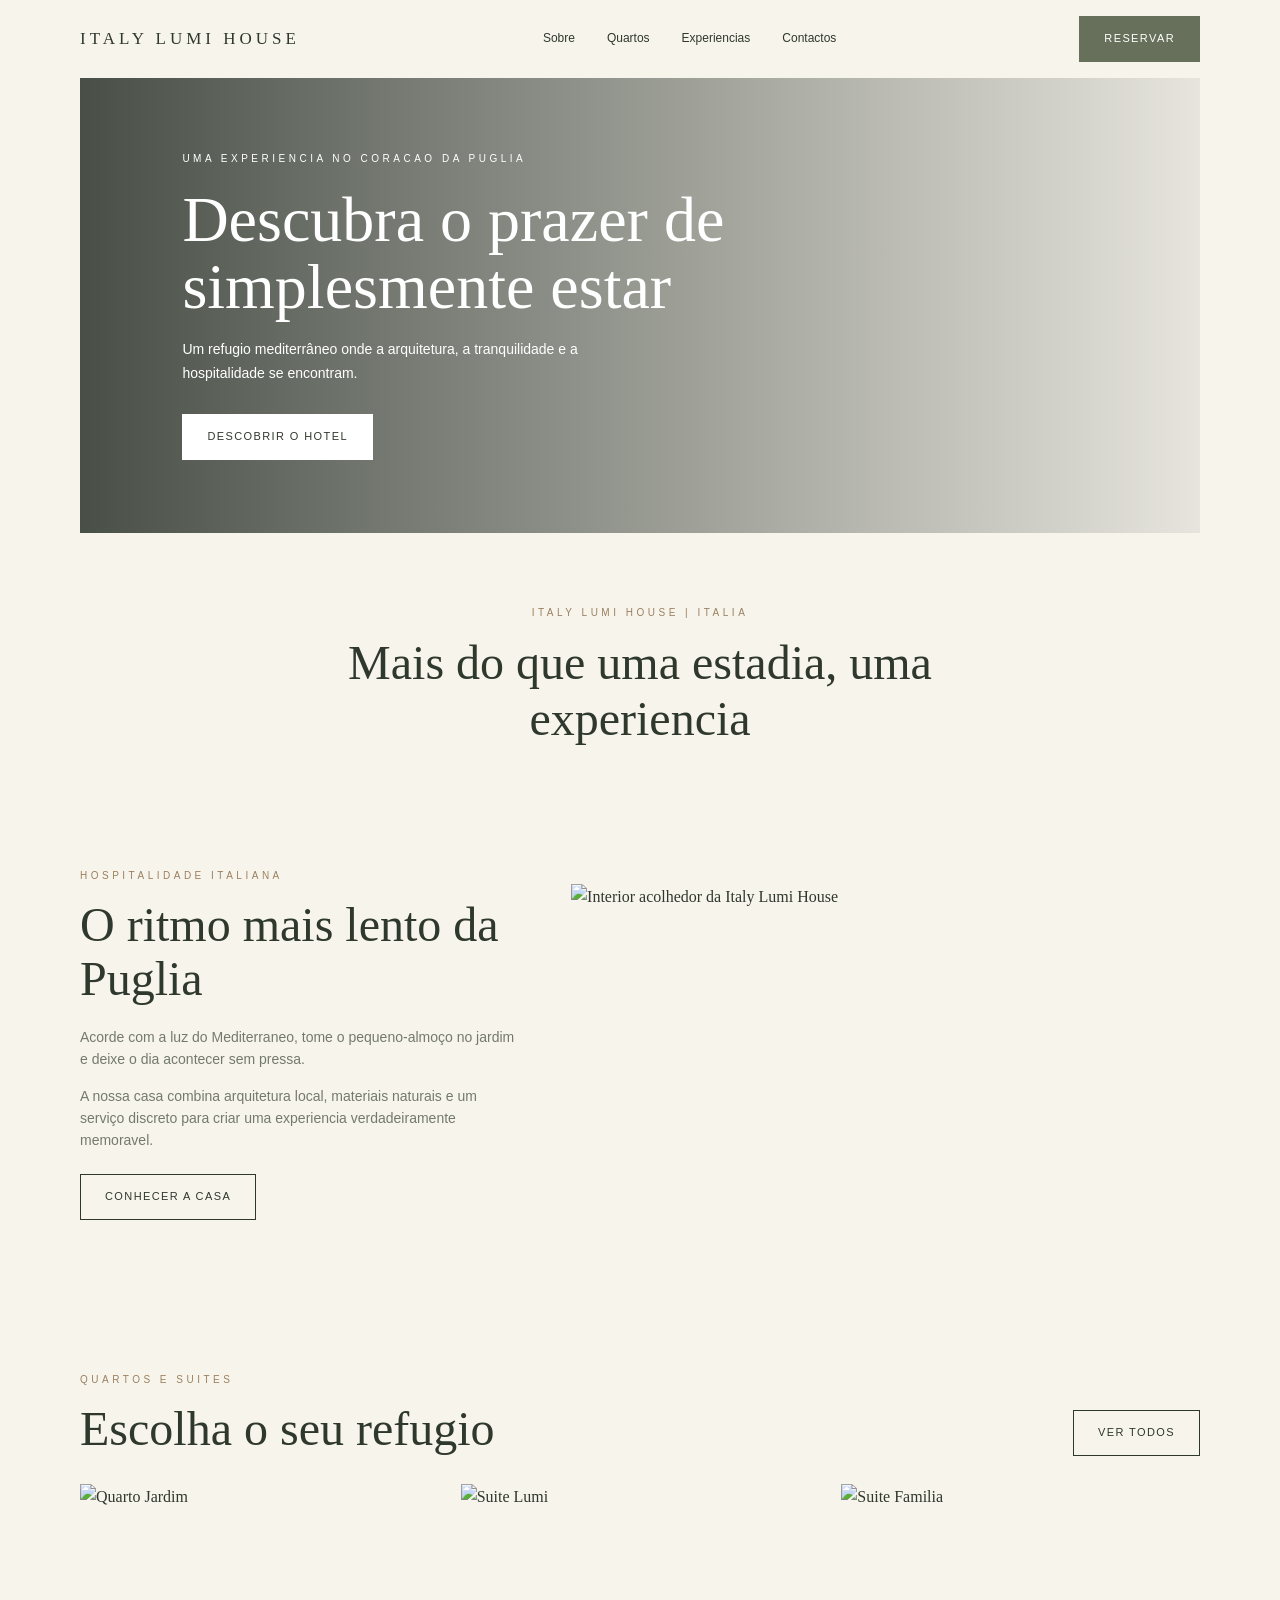
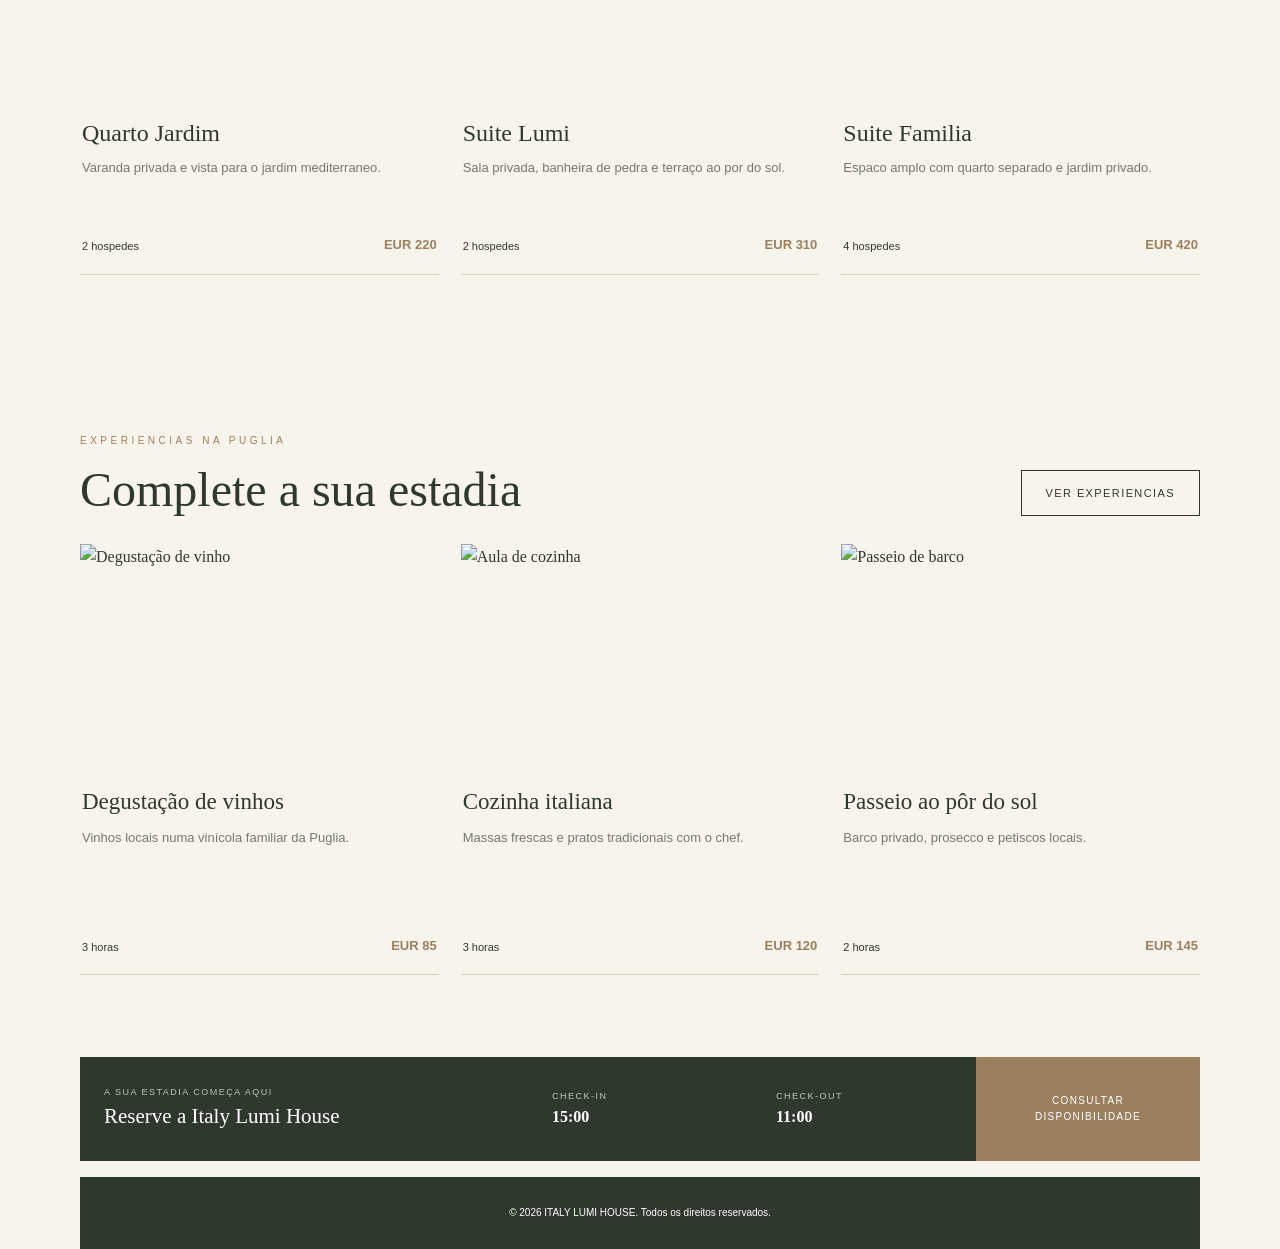
==== docs/index.html @ 0083500f "Prepare site for GitHub Pages docs source Co-authored-by: Copilot <223556219+Copilot@users.noreply.g" ====
<!DOCTYPE html>
<html lang="pt">
<head>
    <meta charset="UTF-8">
    <meta name="viewport" content="width=device-width, initial-scale=1.0">

    <title>ITALY LUMI HOUSE | Boutique Hotel</title>
    <link rel="stylesheet" href="style.css?v=5">
</head>
<body>
    <header>
        <nav class="navbar">
            <a href="index.html" class="logo">ITALY LUMI HOUSE</a>
            <div class="nav-links">
                <a href="sobre.html">Sobre</a>
                <a href="quartos.html">Quartos</a>
                <a href="atividades.html">Experiencias</a>
                <a href="contactos.html">Contactos</a>
            </div>
            <a href="#reservas" class="nav-button">Reservar</a>
        </nav>
    </header>
    <main>
        <section class="hero">
            <div class="hero-content">
                <p class="subtitle">UMA EXPERIENCIA NO CORACAO DA PUGLIA</p>
                <h1>Descubra o prazer de simplesmente estar</h1>

                <p class="description">Um refugio mediterrâneo onde a arquitetura, a tranquilidade e a hospitalidade se encontram.</p>

                <a href="#reservas" class="main-button">Descobrir o hotel</a>
            </div>
        </section>

        <section id="sobre" class="about">
            <p>ITALY LUMI HOUSE | ITALIA</p>
            <h2>Mais do que uma estadia, uma experiencia</h2>
        </section>

        <section class="content-section two-columns">
            <div>
                <p class="section-label">Hospitalidade italiana</p>
                <h2 class="section-title">O ritmo mais lento da Puglia</h2>
                <p class="body-copy">Acorde com a luz do Mediterraneo, tome o pequeno-almoço no jardim e deixe o dia acontecer sem pressa.</p>
                <p class="body-copy">A nossa casa combina arquitetura local, materiais naturais e um serviço discreto para criar uma experiencia verdadeiramente memoravel.</p>
                <a href="sobre.html" class="outline-button">Conhecer a casa</a>
            </div>
            <img class="feature-image" src="https://images.unsplash.com/photo-1600566753086-00f18fb6b3ea" alt="Interior acolhedor da Italy Lumi House">
        </section>

        <section id="quartos" class="rooms-preview">
            <div class="section-heading">
                <div>
                    <p class="section-label">Quartos e suites</p>
                    <h2 class="section-title">Escolha o seu refugio</h2>
                </div>
                <a href="quartos.html" class="outline-button">Ver todos</a>
            </div>
            <div class="rooms-grid">
                <article class="room-card">
                    <img class="room-image" src="https://images.unsplash.com/photo-1615874694520-474822394e73" alt="Quarto Jardim">
                    <div class="room-details">
                        <h2>Quarto Jardim</h2>
                        <p>Varanda privada e vista para o jardim mediterraneo.</p>
                        <div class="room-meta"><span>2 hospedes</span><strong>EUR 220</strong></div>
                    </div>
                </article>
                <article class="room-card">
                    <img class="room-image" src="https://images.unsplash.com/photo-1616486338812-3dadae4b4ace" alt="Suite Lumi">
                    <div class="room-details">
                        <h2>Suite Lumi</h2>
                        <p>Sala privada, banheira de pedra e terraço ao por do sol.</p>
                        <div class="room-meta"><span>2 hospedes</span><strong>EUR 310</strong></div>
                    </div>
                </article>
                <article class="room-card">
                    <img class="room-image" src="https://images.unsplash.com/photo-1600607688969-a5bfcd646154" alt="Suite Familia">
                    <div class="room-details">
                        <h2>Suite Familia</h2>
                        <p>Espaco amplo com quarto separado e jardim privado.</p>
                        <div class="room-meta"><span>4 hospedes</span><strong>EUR 420</strong></div>
                    </div>
                </article>
            </div>
        </section>

        <section class="rooms-preview">
            <div class="section-heading">
                <div>
                    <p class="section-label">Experiencias na Puglia</p>
                    <h2 class="section-title">Complete a sua estadia</h2>
                </div>
                <a href="atividades.html" class="outline-button">Ver experiencias</a>
            </div>
            <div class="activity-grid">
                <article class="activity-card">
                    <img src="https://images.unsplash.com/photo-1506377247377-2a5b3b417ebb" alt="Degustação de vinho">
                    <div class="activity-details">
                        <h2>Degustação de vinhos</h2>
                        <p>Vinhos locais numa vinícola familiar da Puglia.</p>
                        <div class="activity-meta"><span>3 horas</span><strong>EUR 85</strong></div>
                    </div>
                </article>
                <article class="activity-card">
                    <img src="https://images.unsplash.com/photo-1556910103-1c02745aae4d" alt="Aula de cozinha">
                    <div class="activity-details">
                        <h2>Cozinha italiana</h2>
                        <p>Massas frescas e pratos tradicionais com o chef.</p>
                        <div class="activity-meta"><span>3 horas</span><strong>EUR 120</strong></div>
                    </div>
                </article>
                <article class="activity-card">
                    <img src="https://images.unsplash.com/photo-1544551763-46a013bb70d5" alt="Passeio de barco">
                    <div class="activity-details">
                        <h2>Passeio ao pôr do sol</h2>
                        <p>Barco privado, prosecco e petiscos locais.</p>
                        <div class="activity-meta"><span>2 horas</span><strong>EUR 145</strong></div>
                    </div>
                </article>
            </div>
        </section>

        <section id="reservas" class="booking-strip">
            <div class="booking-copy">
                <span>A sua estadia começa aqui</span>
                <strong>Reserve a Italy Lumi House</strong>
            </div>
            <div class="booking-item"><span>Check-in</span><strong>15:00</strong></div>
            <div class="booking-item"><span>Check-out</span><strong>11:00</strong></div>
            <a href="contactos.html">Consultar disponibilidade</a>
        </section>
    </main>

    <footer>
        <p>&copy; 2026 ITALY LUMI HOUSE. Todos os direitos reservados.</p>
    </footer>
    <script src="script.js"></script>
</body>
</html>
---- docs/style.css ----
* {
    margin: 0;
    padding: 0;
    box-sizing: border-box;
}

:root {
    --paper: #f7f4ec;
    --ivory: #efeadf;
    --ink: #2f382d;
    --olive: #66705a;
    --gold: #9b8060;
    --muted: #74796e;
    --line: #ddd5c4;
}

html {
    scroll-behavior: smooth;
}

body {
    min-width: 320px;
    background: var(--paper);
    color: var(--ink);
    font-family: Georgia, "Times New Roman", serif;
    line-height: 1.6;
}

img {
    display: block;
    max-width: 100%;
}

a {
    color: inherit;
}

.navbar {
    width: min(1120px, calc(100% - 48px));
    height: 78px;
    margin: 0 auto;
    display: flex;
    align-items: center;
    justify-content: space-between;
}

.logo {
    text-decoration: none;
    font-size: 17px;
    letter-spacing: 4px;
    white-space: nowrap;
}

.nav-links {
    display: flex;
    gap: 32px;
}

.nav-links a {
    position: relative;
    padding: 8px 0;
    text-decoration: none;
    font-family: Arial, sans-serif;
    font-size: 12px;
}

.nav-links a::after {
    content: "";
    position: absolute;
    right: 0;
    bottom: 2px;
    left: 0;
    height: 1px;
    background: var(--gold);
    transform: scaleX(0);
    transition: transform 0.25s ease;
}

.nav-links a:hover::after,
.nav-links a.active::after {
    transform: scaleX(1);
}

.nav-button,
.main-button,
.outline-button {
    display: inline-flex;
    min-height: 46px;
    align-items: center;
    justify-content: center;
    padding: 11px 24px;
    border: 1px solid var(--ink);
    text-decoration: none;
    font-family: Arial, sans-serif;
    font-size: 11px;
    letter-spacing: 1.4px;
    text-transform: uppercase;
    transition: 0.25s ease;
}

.nav-button,
.main-button {
    border-color: var(--olive);
    background: var(--olive);
    color: white;
}

.nav-button:hover,
.main-button:hover {
    background: var(--ink);
}

.outline-button {
    margin-top: 8px;
    background: transparent;
}

.outline-button:hover {
    background: var(--ink);
    color: white;
}

.hero,
.page-hero {
    position: relative;
    width: min(1120px, calc(100% - 48px));
    margin: 0 auto;
    overflow: hidden;
}

.hero {
    min-height: 455px;
    display: flex;
    align-items: center;
    padding: 64px 8%;
    background:
        linear-gradient(90deg, rgba(34, 43, 35, 0.82), rgba(34, 43, 35, 0.08)),
        url("https://images.unsplash.com/photo-1600607687939-ce8a6c25118c?auto=format&fit=crop&w=1800&q=85") center 55%/cover no-repeat;
    color: white;
}

.hero-content {
    max-width: 560px;
}

.subtitle,
.page-hero p,
.section-label {
    font-family: Arial, sans-serif;
    font-size: 10px;
    letter-spacing: 3.5px;
    text-transform: uppercase;
}

.subtitle {
    margin-bottom: 20px;
}

.hero h1 {
    max-width: 560px;
    margin-bottom: 18px;
    font-size: clamp(42px, 5vw, 64px);
    font-weight: normal;
    line-height: 1.04;
}

.description {
    max-width: 430px;
    margin-bottom: 28px;
    font-family: Arial, sans-serif;
    font-size: 14px;
    line-height: 1.7;
}

.hero .main-button {
    border-color: white;
    background: white;
    color: var(--ink);
}

.hero .main-button:hover {
    border-color: var(--ivory);
    background: var(--ivory);
}

.page-hero {
    min-height: 300px;
    display: flex;
    align-items: flex-end;
    padding: 48px 7%;
    background:
        linear-gradient(90deg, rgba(34, 43, 35, 0.78), rgba(34, 43, 35, 0.05)),
        var(--page-image) center/cover no-repeat;
    color: white;
}

.page-hero p {
    margin-bottom: 10px;
}

.page-hero h1 {
    max-width: 620px;
    font-size: clamp(40px, 5vw, 58px);
    font-weight: normal;
    line-height: 1.08;
}

.content-section,
.about,
.rooms-preview {
    width: min(1120px, calc(100% - 48px));
    margin: 0 auto;
}

.content-section {
    padding: 76px 0;
}

.about {
    max-width: 760px;
    padding: 72px 24px 46px;
    text-align: center;
}

.about p {
    margin-bottom: 14px;
    color: var(--gold);
    font-family: Arial, sans-serif;
    font-size: 10px;
    letter-spacing: 3.5px;
}

.about h2 {
    font-size: clamp(34px, 4vw, 48px);
    font-weight: normal;
    line-height: 1.16;
}

.two-columns {
    display: grid;
    grid-template-columns: 0.82fr 1.18fr;
    gap: 54px;
    align-items: center;
}

.section-label {
    margin-bottom: 14px;
    color: var(--gold);
}

.section-title {
    margin-bottom: 20px;
    font-size: clamp(34px, 4vw, 48px);
    font-weight: normal;
    line-height: 1.12;
}

.body-copy {
    margin-bottom: 14px;
    color: var(--muted);
    font-family: Arial, sans-serif;
    font-size: 14px;
}

.feature-image {
    width: 100%;
    height: 320px;
    object-fit: cover;
}

.values {
    display: grid;
    grid-template-columns: repeat(3, 1fr);
    border-top: 1px solid var(--line);
    border-bottom: 1px solid var(--line);
}

.value {
    padding: 34px 28px;
}

.value + .value {
    border-left: 1px solid var(--line);
}

.value h3 {
    margin-bottom: 8px;
    font-size: 21px;
    font-weight: normal;
}

.value p {
    color: var(--muted);
    font-family: Arial, sans-serif;
    font-size: 13px;
}

.rooms-preview {
    padding: 76px 0 82px;
}

.section-heading {
    display: flex;
    align-items: flex-end;
    justify-content: space-between;
    margin-bottom: 28px;
}

.section-heading .section-title {
    margin: 0;
}

.rooms-grid {
    display: grid;
    grid-template-columns: repeat(3, minmax(0, 1fr));
    gap: 22px;
}

.room-card {
    border-bottom: 1px solid var(--line);
}

.room-image {
    width: 100%;
    height: 210px;
    object-fit: cover;
}

.room-details {
    min-height: 180px;
    display: flex;
    flex-direction: column;
    padding: 20px 2px 18px;
}

.room-details h2 {
    margin-bottom: 6px;
    font-size: 24px;
    font-weight: normal;
}

.room-details p {
    color: var(--muted);
    font-family: Arial, sans-serif;
    font-size: 13px;
}

.room-meta {
    display: flex;
    align-items: flex-end;
    justify-content: space-between;
    margin-top: auto;
    padding-top: 14px;
    font-family: Arial, sans-serif;
    font-size: 11px;
}

.room-meta strong {
    color: var(--gold);
    font-size: 13px;
}

.activity-grid {
    display: grid;
    grid-template-columns: repeat(3, minmax(0, 1fr));
    gap: 22px;
}

.activity-card {
    border-bottom: 1px solid var(--line);
}

.activity-card img {
    width: 100%;
    height: 220px;
    object-fit: cover;
}

.activity-details {
    min-height: 210px;
    display: flex;
    flex-direction: column;
    padding: 20px 2px 18px;
}

.activity-details h2 {
    margin-bottom: 7px;
    font-size: 23px;
    font-weight: normal;
}

.activity-details p {
    color: var(--muted);
    font-family: Arial, sans-serif;
    font-size: 13px;
}

.activity-meta {
    display: flex;
    align-items: end;
    justify-content: space-between;
    margin-top: auto;
    padding-top: 16px;
    font-family: Arial, sans-serif;
    font-size: 11px;
}

.activity-meta strong {
    color: var(--gold);
    font-size: 13px;
}

.booking-strip {
    width: min(1120px, calc(100% - 48px));
    min-height: 104px;
    margin: 0 auto 16px;
    display: grid;
    grid-template-columns: 1.4fr repeat(3, 0.7fr);
    background: var(--ink);
    color: white;
}

.booking-copy,
.booking-item,
.booking-strip a {
    display: flex;
    min-height: 104px;
    flex-direction: column;
    justify-content: center;
    padding: 18px 24px;
}

.booking-copy strong {
    font-size: 21px;
    font-weight: normal;
}

.booking-copy span,
.booking-item span {
    font-family: Arial, sans-serif;
    font-size: 9px;
    letter-spacing: 1.5px;
    text-transform: uppercase;
    opacity: 0.7;
}

.booking-strip a {
    align-items: center;
    background: var(--gold);
    text-decoration: none;
    font-family: Arial, sans-serif;
    font-size: 10px;
    letter-spacing: 1.3px;
    text-align: center;
    text-transform: uppercase;
}

.contact-layout {
    display: grid;
    grid-template-columns: 0.72fr 1.28fr;
    gap: 64px;
}

.contact-list {
    list-style: none;
    margin-top: 24px;
}

.contact-list li {
    padding: 14px 0;
    border-bottom: 1px solid var(--line);
}

.contact-list strong {
    display: block;
    margin-bottom: 3px;
    font-family: Arial, sans-serif;
    font-size: 9px;
    letter-spacing: 1.8px;
    text-transform: uppercase;
}

.contact-list span,
.contact-list a {
    color: var(--muted);
    text-decoration: none;
}

.contact-form {
    display: grid;
    grid-template-columns: 1fr 1fr;
    gap: 16px;
}

.form-group {
    display: flex;
    flex-direction: column;
    gap: 7px;
}

.form-group.full {
    grid-column: 1 / -1;
}

.form-group label {
    font-family: Arial, sans-serif;
    font-size: 9px;
    letter-spacing: 1.2px;
    text-transform: uppercase;
}

.form-group input,
.form-group textarea,
.form-group select {
    width: 100%;
    min-height: 46px;
    padding: 12px;
    border: 1px solid #cfc6b3;
    background: transparent;
    color: var(--ink);
    font-family: Arial, sans-serif;
}

.form-group textarea {
    min-height: 130px;
    resize: vertical;
}

.contact-form button {
    min-width: 170px;
    justify-self: start;
    border: 0;
}

.estimate-box {
    margin-top: 4px;
    padding: 22px 24px;
    border: 1px solid var(--line);
    background: var(--ivory);
    font-family: Arial, sans-serif;
    font-size: 13px;
}

.estimate-grid {
    display: grid;
    grid-template-columns: repeat(2, minmax(0, 1fr));
    gap: 12px 24px;
}

.estimate-row {
    display: flex;
    justify-content: space-between;
    gap: 12px;
}

.estimate-row strong {
    color: var(--ink);
}

.estimate-total {
    grid-column: 1 / -1;
    margin-top: 4px;
    padding-top: 14px;
    border-top: 1px solid #cfc6b3;
    font-family: Georgia, serif;
    font-size: 20px;
}

.availability-status {
    color: #68745d;
}

.availability-status.limited {
    color: #9b8060;
}

.availability-status.unavailable {
    color: #a34f43;
}

footer {
    width: min(1120px, calc(100% - 48px));
    margin: 0 auto;
    padding: 28px;
    background: var(--ink);
    color: white;
    text-align: center;
    font-family: Arial, sans-serif;
    font-size: 10px;
}

@media (max-width: 900px) {
    .navbar,
    .hero,
    .page-hero,
    .content-section,
    .about,
    .rooms-preview,
    .booking-strip,
    footer {
        width: calc(100% - 32px);
    }

    .navbar {
        height: auto;
        min-height: 88px;
        flex-wrap: wrap;
        gap: 12px;
        padding: 16px 0;
    }

    .nav-links {
        order: 3;
        width: 100%;
        justify-content: center;
    }

    .hero {
        min-height: 430px;
        padding: 48px 7%;
    }

    .two-columns,
    .contact-layout {
        grid-template-columns: 1fr;
        gap: 34px;
    }

    .rooms-grid {
        grid-template-columns: repeat(2, minmax(0, 1fr));
    }

    .activity-grid {
        grid-template-columns: repeat(2, minmax(0, 1fr));
    }

    .booking-strip {
        grid-template-columns: 1fr 1fr;
    }

    .booking-copy {
        grid-column: 1 / -1;
    }
}

@media (max-width: 600px) {
    .navbar,
    .hero,
    .page-hero,
    .content-section,
    .about,
    .rooms-preview,
    .booking-strip,
    footer {
        width: calc(100% - 20px);
    }

    .logo {
        max-width: 210px;
        font-size: 13px;
        letter-spacing: 2.5px;
    }

    .nav-links {
        gap: 18px;
    }

    .nav-links a {
        font-size: 11px;
    }

    .nav-button {
        min-height: 40px;
        padding: 8px 12px;
        font-size: 9px;
}

    .hero {
        min-height: 410px;
        padding: 42px 24px;
    }

    .hero h1 {
        font-size: 40px;
    }

    .page-hero {
        min-height: 260px;
        padding: 36px 24px;
    }

    .page-hero h1 {
        font-size: 38px;
    }

    .content-section,
    .rooms-preview {
        padding: 58px 0;
    }

    .feature-image,
    .room-image {
        height: 260px;
    }

    .values,
    .rooms-grid,
    .activity-grid,
    .contact-form,
    .booking-strip {
        grid-template-columns: 1fr;
    }

    .value + .value {
        border-top: 1px solid var(--line);
        border-left: none;
    }

    .section-heading {
        align-items: flex-start;
        flex-direction: column;
        gap: 16px;
    }

    .form-group.full {
        grid-column: auto;
    }

    .estimate-grid {
        grid-template-columns: 1fr;
    }

    .booking-copy {
        grid-column: auto;
    }

    .booking-copy,
    .booking-item,
    .booking-strip a {
        min-height: 82px;
    }
}
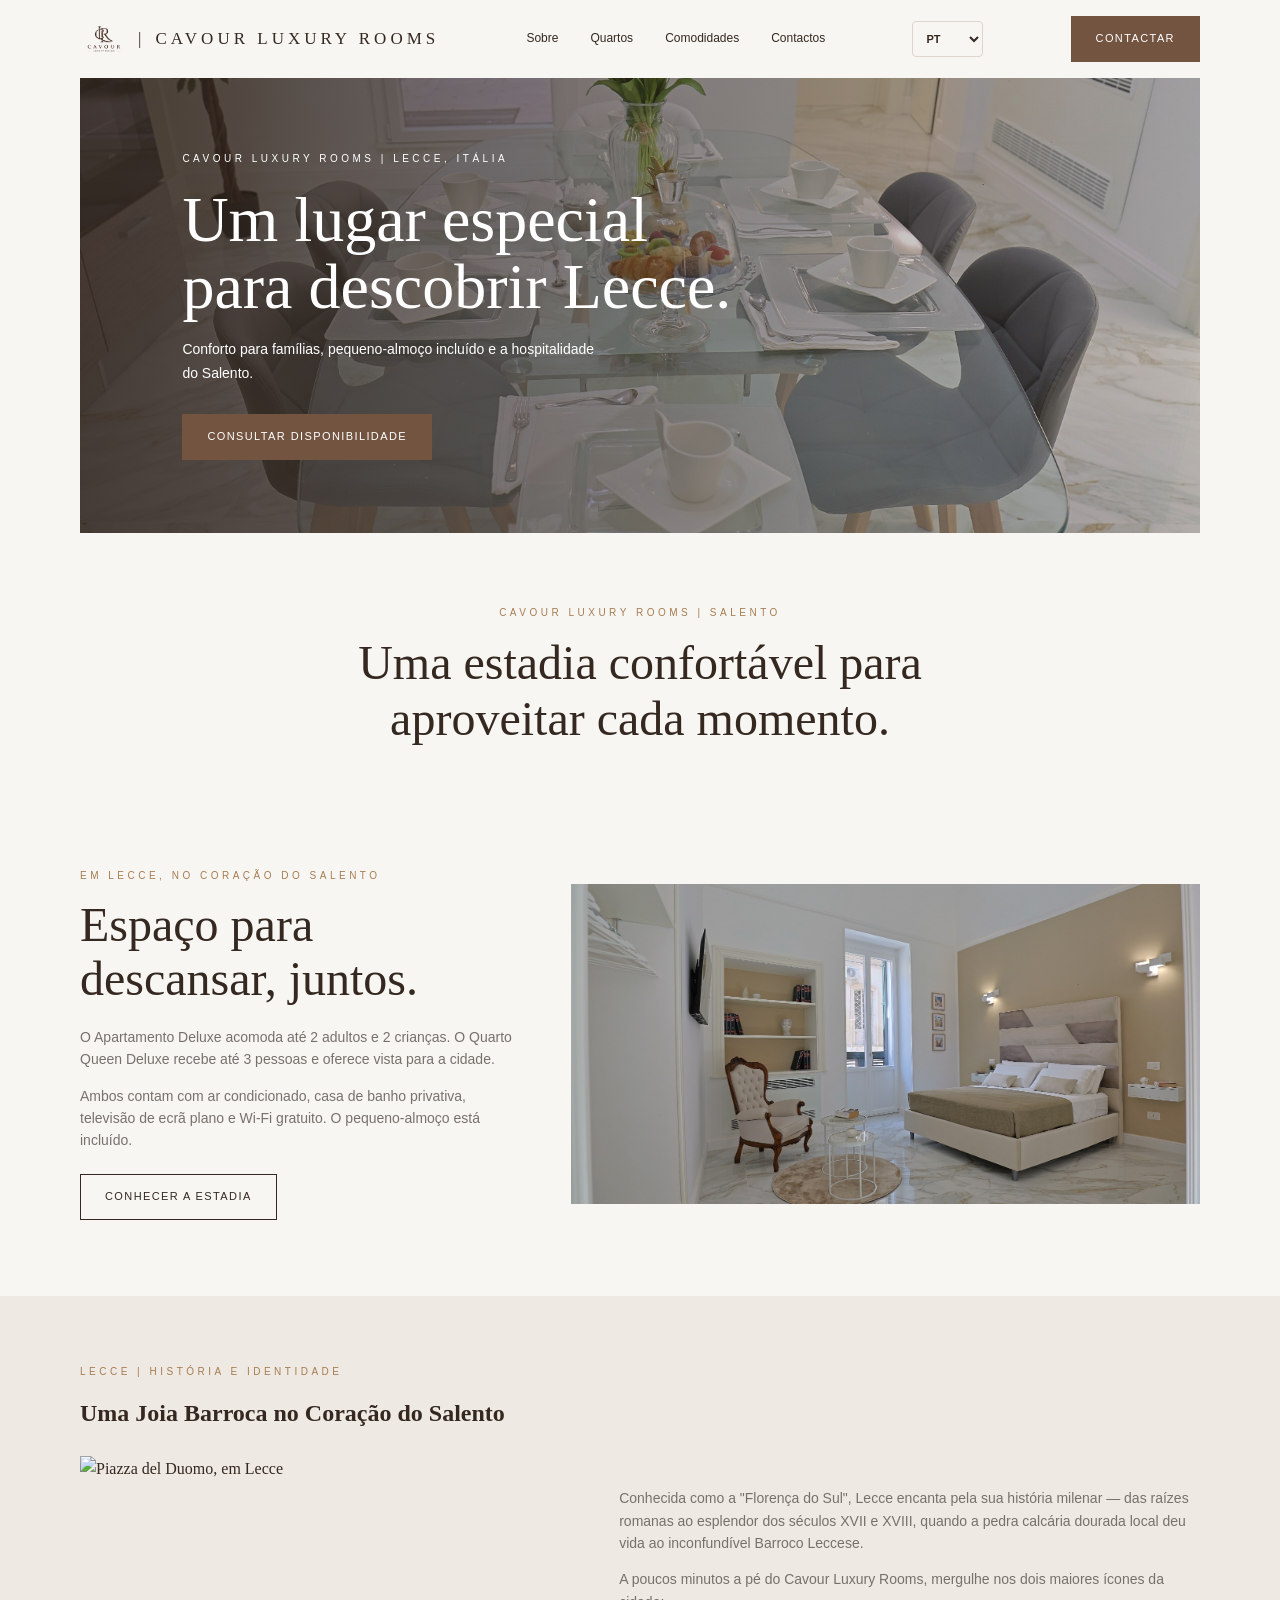
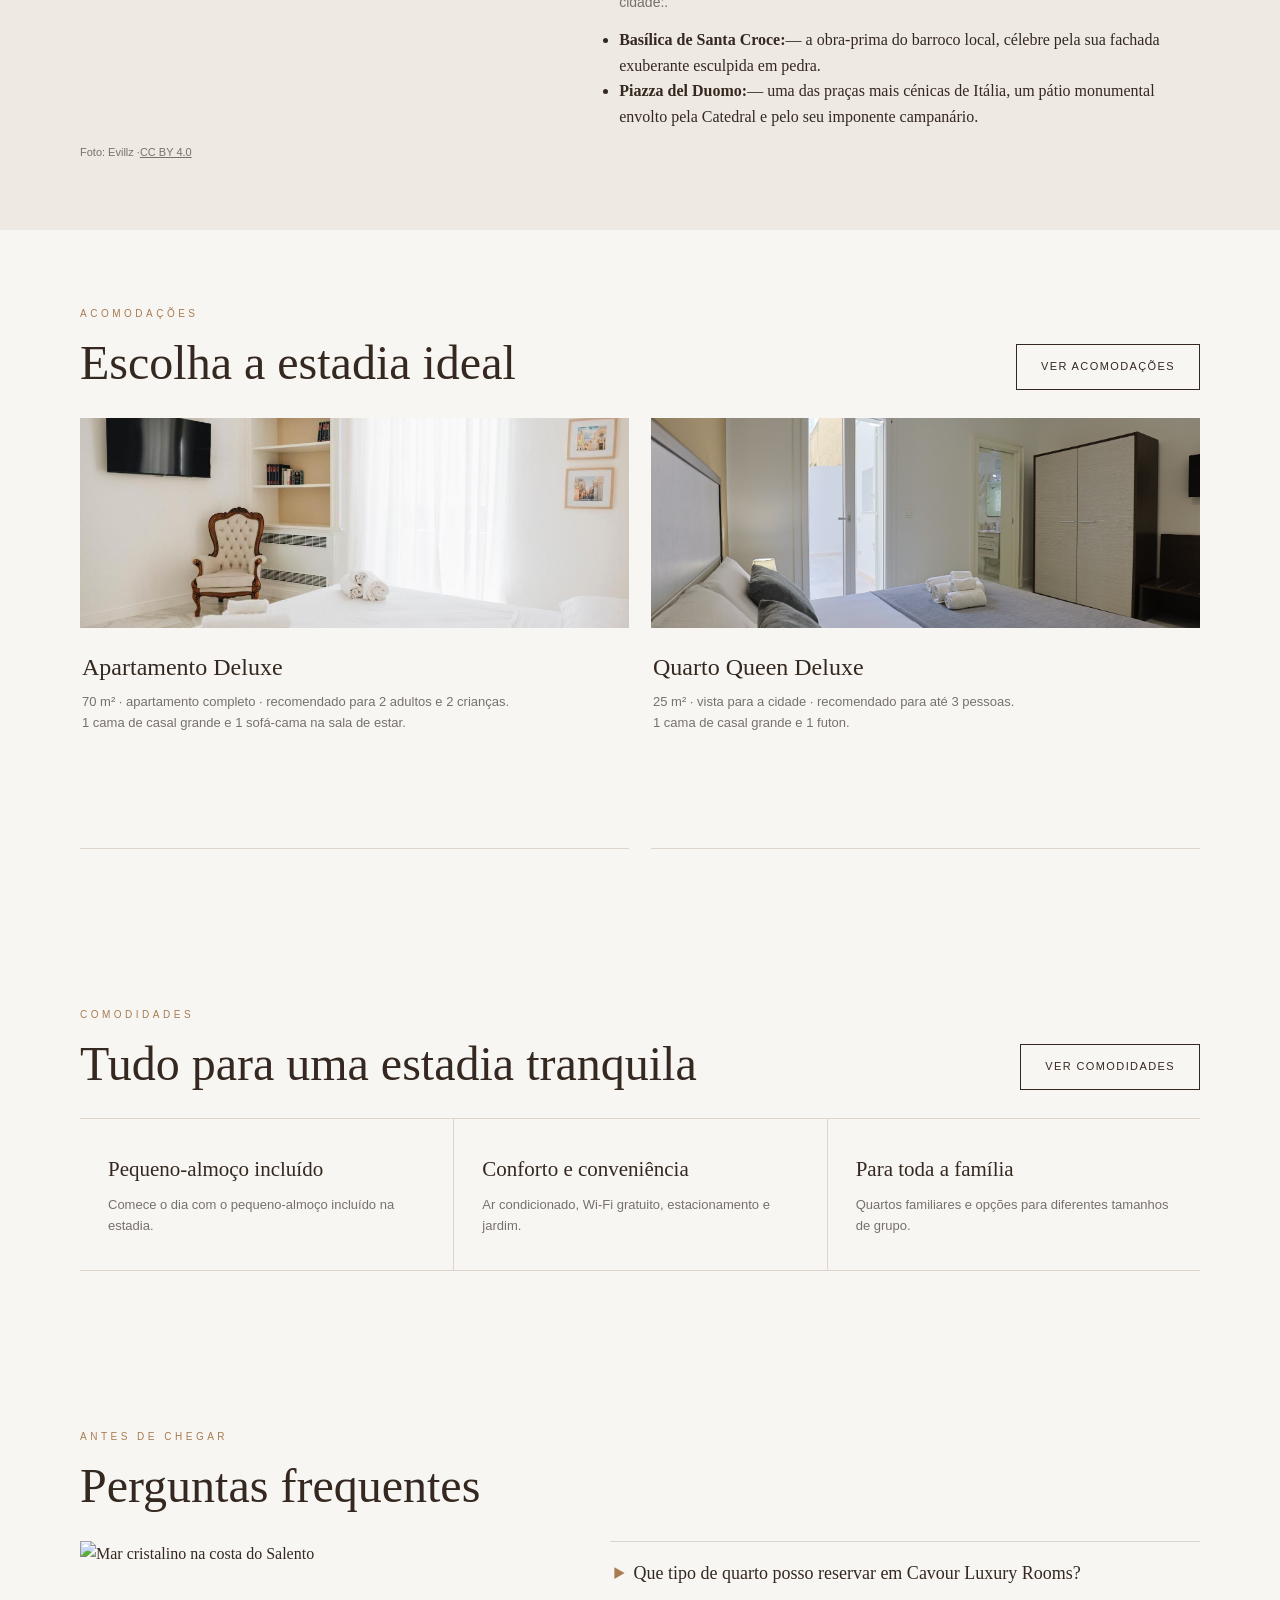
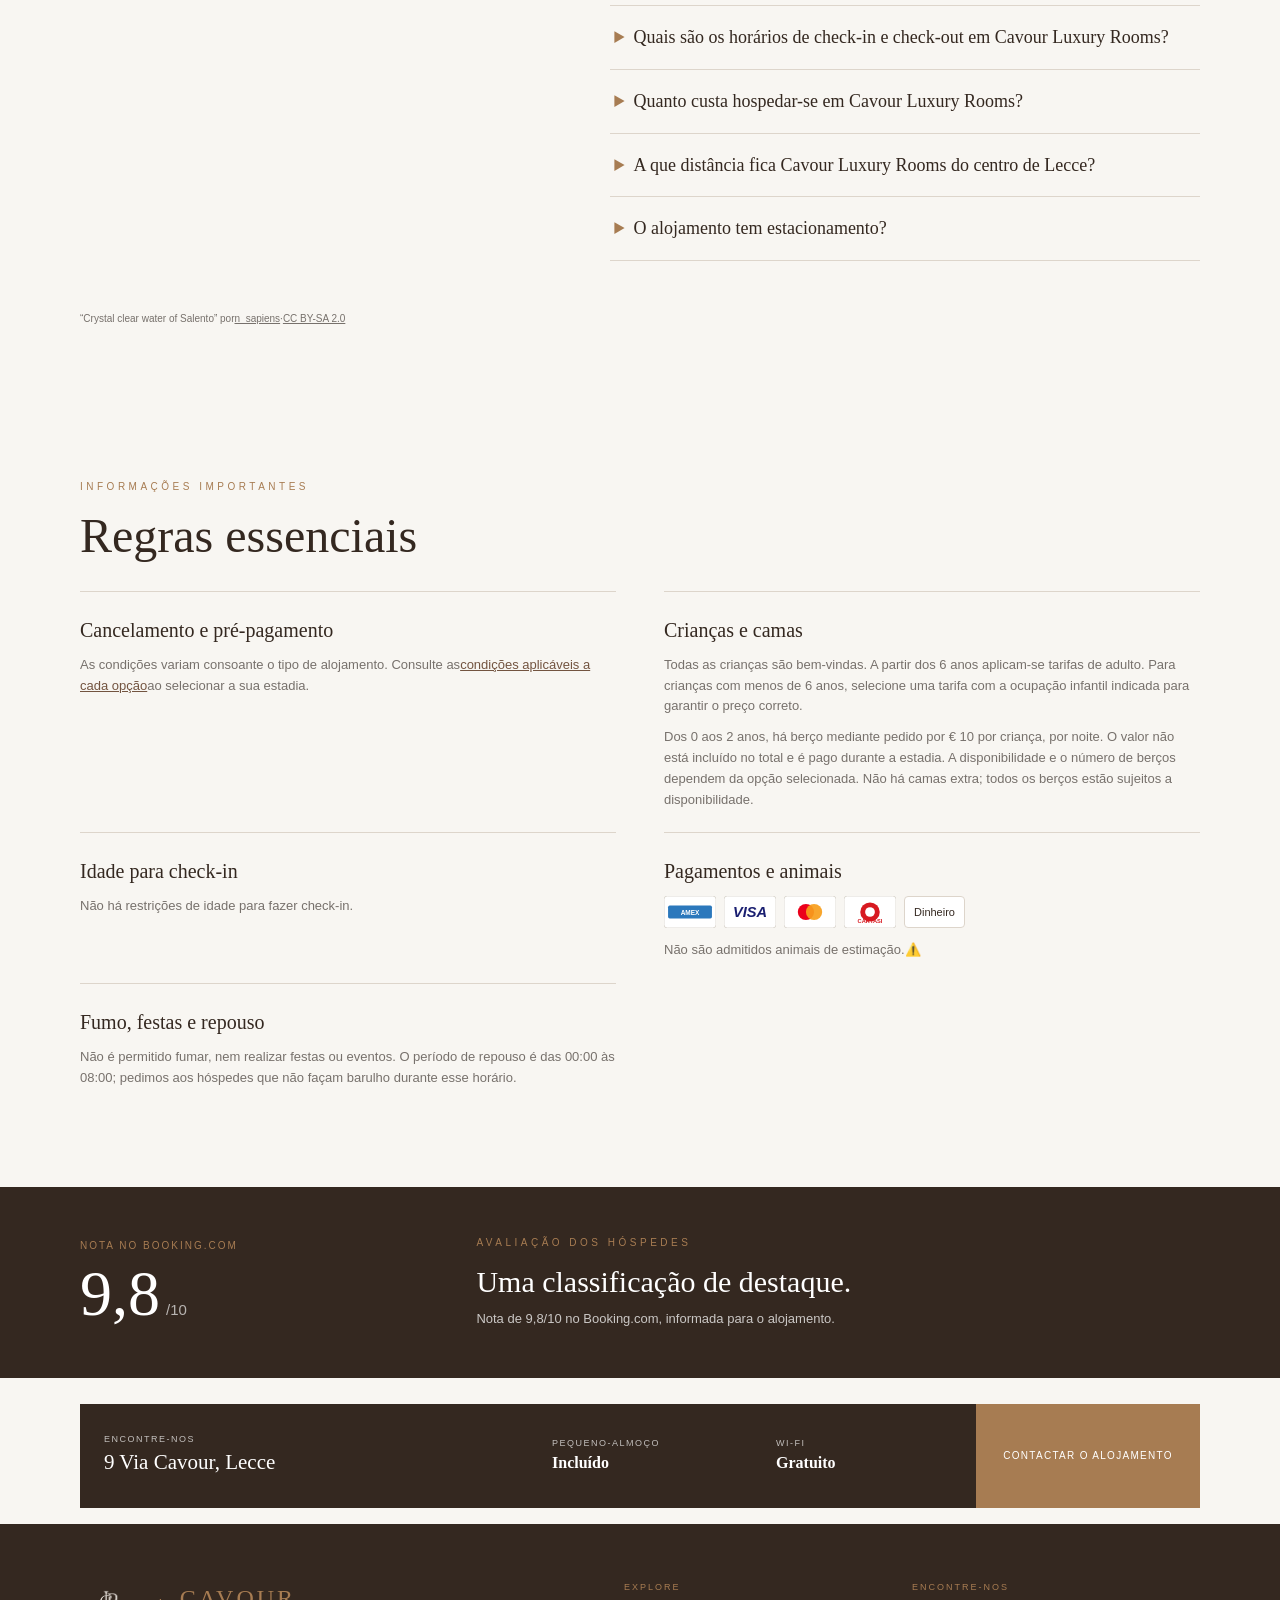
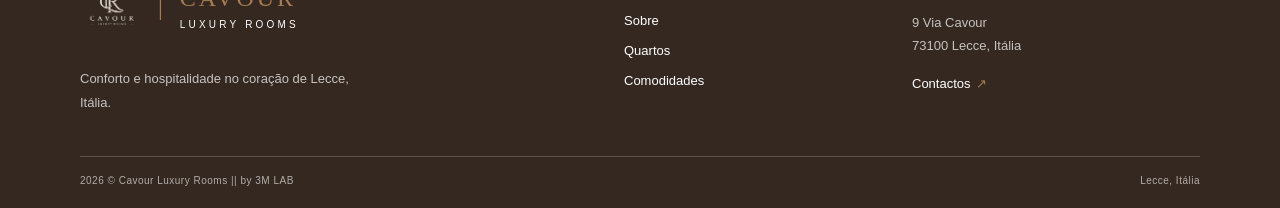
==== commit 85c2eb48: "Publish Cavour Luxury Rooms website updates Co-authored-by: Copilot <223556219+Copilot@users.noreply" ====
--- a/docs/index.html
+++ b/docs/index.html
@@ -3,137 +3,272 @@
 <head>
     <meta charset="UTF-8">
     <meta name="viewport" content="width=device-width, initial-scale=1.0">
-
-    <title>ITALY LUMI HOUSE | Boutique Hotel</title>
-    <link rel="stylesheet" href="style.css?v=5">
+    <link rel="icon" type="image/png" href="assets/images/logos/logo-03.png">
+
+    <title>Cavour Luxury Rooms | Lecce</title>
+    <link rel="stylesheet" href="style.css?v=13">
 </head>
 <body>
     <header>
         <nav class="navbar">
-            <a href="index.html" class="logo">ITALY LUMI HOUSE</a>
+            <a href="index.html" class="logo">
+                <img class="brand-image optional-brand-image" src="assets/images/logos/logo-02.png" alt="" hidden>
+                <span class="brand-divider" aria-hidden="true">|</span>
+                <span class="brand-fallback">CAVOUR LUXURY ROOMS</span>
+            </a>
             <div class="nav-links">
                 <a href="sobre.html">Sobre</a>
                 <a href="quartos.html">Quartos</a>
-                <a href="atividades.html">Experiencias</a>
+                <a href="atividades.html">Comodidades</a>
                 <a href="contactos.html">Contactos</a>
             </div>
-            <a href="#reservas" class="nav-button">Reservar</a>
+            <div class="language-picker">
+                <label for="language-select" class="visually-hidden">Idioma</label>
+                <select id="language-select" aria-label="Selecionar idioma">
+                    <option value="pt">PT</option>
+                    <option value="it">IT</option>
+                    <option value="en">EN</option>
+                    <option value="es">ES</option>
+                </select>
+            </div>
+            <a href="contactos.html#contact-details" class="nav-button">Contactar</a>
         </nav>
     </header>
     <main>
         <section class="hero">
             <div class="hero-content">
-                <p class="subtitle">UMA EXPERIENCIA NO CORACAO DA PUGLIA</p>
-                <h1>Descubra o prazer de simplesmente estar</h1>
-
-                <p class="description">Um refugio mediterrâneo onde a arquitetura, a tranquilidade e a hospitalidade se encontram.</p>
-
-                <a href="#reservas" class="main-button">Descobrir o hotel</a>
+                <p class="subtitle">CAVOUR LUXURY ROOMS | LECCE, ITÁLIA</p>
+                <h1>Um lugar especial para descobrir Lecce.</h1>
+
+                <p class="description">Conforto para famílias, pequeno-almoço incluído e a hospitalidade do Salento.</p>
+
+                <a href="contactos.html#contact-details" class="main-button">Consultar disponibilidade</a>
             </div>
         </section>
 
         <section id="sobre" class="about">
-            <p>ITALY LUMI HOUSE | ITALIA</p>
-            <h2>Mais do que uma estadia, uma experiencia</h2>
+            <p>CAVOUR LUXURY ROOMS | SALENTO</p>
+            <h2>Uma estadia confortável para aproveitar cada momento.</h2>
         </section>
 
         <section class="content-section two-columns">
             <div>
-                <p class="section-label">Hospitalidade italiana</p>
-                <h2 class="section-title">O ritmo mais lento da Puglia</h2>
-                <p class="body-copy">Acorde com a luz do Mediterraneo, tome o pequeno-almoço no jardim e deixe o dia acontecer sem pressa.</p>
-                <p class="body-copy">A nossa casa combina arquitetura local, materiais naturais e um serviço discreto para criar uma experiencia verdadeiramente memoravel.</p>
-                <a href="sobre.html" class="outline-button">Conhecer a casa</a>
-            </div>
-            <img class="feature-image" src="https://images.unsplash.com/photo-1600566753086-00f18fb6b3ea" alt="Interior acolhedor da Italy Lumi House">
+                <p class="section-label">Em Lecce, no coração do Salento</p>
+                <h2 class="section-title">Espaço para descansar, juntos.</h2>
+                <p class="body-copy">O Apartamento Deluxe acomoda até 2 adultos e 2 crianças. O Quarto Queen Deluxe recebe até 3 pessoas e oferece vista para a cidade.</p>
+                <p class="body-copy">Ambos contam com ar condicionado, casa de banho privativa, televisão de ecrã plano e Wi-Fi gratuito. O pequeno-almoço está incluído.</p>
+                <a href="sobre.html" class="outline-button">Conhecer a estadia</a>
+            </div>
+            <img class="feature-image" src="assets/images/quartos/apartamento-deluxe/19bb7c94-217a-43ed-8600-ed9645e23d93.JPG" data-fallback="https://images.unsplash.com/photo-1600566753086-00f18fb6b3ea?auto=format&fit=crop&w=1200&q=85" alt="Quarto do Apartamento Deluxe">
+        </section>
+
+        <section class="history-band" aria-labelledby="lecce-history-title">
+            <div class="history-inner">
+                <div>
+                    <p class="section-label">Lecce | História e identidade</p>
+                    <h2 id="lecce-history-title">Uma Joia Barroca no Coração do Salento</h2>
+                    <figure class="history-photo">
+                        <img src="https://upload.wikimedia.org/wikipedia/commons/thumb/d/d2/Piazza_del_Duomo%2C_Lecce.jpg/1280px-Piazza_del_Duomo%2C_Lecce.jpg" alt="Piazza del Duomo, em Lecce">
+                        <figcaption>Foto: Evillz · <a href="https://creativecommons.org/licenses/by/4.0/" target="_blank" rel="noreferrer">CC BY 4.0</a></figcaption>
+                    </figure>
+                </div>
+                <div class="history-copy">
+                    <p><br><br><br> Conhecida como a "Florença do Sul", Lecce encanta pela sua história milenar — das raízes romanas ao esplendor dos séculos XVII e XVIII, quando a pedra calcária dourada local deu vida ao inconfundível Barroco Leccese.</p>
+                    <p>A poucos minutos a pé do Cavour Luxury Rooms, mergulhe nos dois maiores ícones da cidade:.</p>
+                    <ul>
+                        <li><strong>Basílica de Santa Croce:</strong> — a obra-prima do barroco local, célebre pela sua fachada exuberante esculpida em pedra.</li>
+                        <li><strong>Piazza del Duomo:</strong> —  uma das praças mais cénicas de Itália, um pátio monumental envolto pela Catedral e pelo seu imponente campanário.</li>
+                    </ul>
+                </div>
+            </div>
         </section>
 
         <section id="quartos" class="rooms-preview">
             <div class="section-heading">
                 <div>
-                    <p class="section-label">Quartos e suites</p>
-                    <h2 class="section-title">Escolha o seu refugio</h2>
-                </div>
-                <a href="quartos.html" class="outline-button">Ver todos</a>
+                    <p class="section-label">Acomodações</p>
+                    <h2 class="section-title">Escolha a estadia ideal</h2>
+                </div>
+                <a href="quartos.html" class="outline-button">Ver acomodações</a>
             </div>
             <div class="rooms-grid">
                 <article class="room-card">
-                    <img class="room-image" src="https://images.unsplash.com/photo-1615874694520-474822394e73" alt="Quarto Jardim">
+                    <img class="room-image" src="assets/images/quartos/apartamento-deluxe/47d386bf-d83f-403f-a12f-a1adcfca3a05.JPG" alt="Quarto do Apartamento Deluxe">
                     <div class="room-details">
-                        <h2>Quarto Jardim</h2>
-                        <p>Varanda privada e vista para o jardim mediterraneo.</p>
-                        <div class="room-meta"><span>2 hospedes</span><strong>EUR 220</strong></div>
+                        <h2>Apartamento Deluxe</h2>
+                        <p>70 m² · apartamento completo · recomendado para 2 adultos e 2 crianças.</p>
+                        <p>1 cama de casal grande e 1 sofá-cama na sala de estar.</p>
                     </div>
                 </article>
                 <article class="room-card">
-                    <img class="room-image" src="https://images.unsplash.com/photo-1616486338812-3dadae4b4ace" alt="Suite Lumi">
+                    <img class="room-image" src="assets/images/quartos/queen-deluxe/ea1c4545-e51e-435d-8971-a85c371d3891.JPG" alt="Quarto Queen Deluxe">
                     <div class="room-details">
-                        <h2>Suite Lumi</h2>
-                        <p>Sala privada, banheira de pedra e terraço ao por do sol.</p>
-                        <div class="room-meta"><span>2 hospedes</span><strong>EUR 310</strong></div>
+                        <h2>Quarto Queen Deluxe</h2>
+                        <p>25 m² · vista para a cidade · recomendado para até 3 pessoas.</p>
+                        <p>1 cama de casal grande e 1 futon.</p>
                     </div>
                 </article>
-                <article class="room-card">
-                    <img class="room-image" src="https://images.unsplash.com/photo-1600607688969-a5bfcd646154" alt="Suite Familia">
-                    <div class="room-details">
-                        <h2>Suite Familia</h2>
-                        <p>Espaco amplo com quarto separado e jardim privado.</p>
-                        <div class="room-meta"><span>4 hospedes</span><strong>EUR 420</strong></div>
+            </div>
+        </section>
+
+        <section class="rooms-preview">
+            <div class="section-heading">
+                <div>
+                    <p class="section-label">Comodidades</p>
+                    <h2 class="section-title">Tudo para uma estadia tranquila</h2>
+                </div>
+                <a href="atividades.html" class="outline-button">Ver comodidades</a>
+            </div>
+            <div class="values">
+                <article class="value">
+                    <h3>Pequeno-almoço incluído</h3>
+                    <p>Comece o dia com o pequeno-almoço incluído na estadia.</p>
+                </article>
+                <article class="value">
+                    <h3>Conforto e conveniência</h3>
+                    <p>Ar condicionado, Wi-Fi gratuito, estacionamento e jardim.</p>
+                </article>
+                <article class="value">
+                    <h3>Para toda a família</h3>
+                    <p>Quartos familiares e opções para diferentes tamanhos de grupo.</p>
+                </article>
+            </div>
+        </section>
+
+        <section class="content-section faq-section" id="faq" aria-labelledby="faq-title">
+            <div class="section-heading">
+                <div>
+                    <p class="section-label">Antes de chegar</p>
+                    <h2 class="section-title" id="faq-title">Perguntas frequentes</h2>
+                </div>
+            </div>
+            <div class="faq-layout">
+                <figure class="faq-photo">
+                    <img src="https://api.openverse.org/v1/images/9cb03d34-c3c8-4b1a-9752-ba0291664061/thumb/" alt="Mar cristalino na costa do Salento">
+                    <figcaption class="photo-credit-inline">“Crystal clear water of Salento” por <a href="https://www.flickr.com/photos/27505428@N06/9430018666" target="_blank" rel="noreferrer">n_sapiens</a> · <a href="https://creativecommons.org/licenses/by-sa/2.0/" target="_blank" rel="noreferrer">CC BY-SA 2.0</a></figcaption>
+                </figure>
+                <div class="faq-list">
+                    <details class="faq-item">
+                        <summary>Que tipo de quarto posso reservar em Cavour Luxury Rooms?</summary>
+                        <p>As opções de quarto em Cavour Luxury Rooms incluem:
+                            <br> - Duplo
+                            <br> - Apartamento
+                        </p>
+                    </details>
+                    <details class="faq-item">
+                        <summary>Quais são os horários de check-in e check-out em Cavour Luxury Rooms?</summary>
+                        <p>Em Cavour Luxury Rooms, o check-in é a partir das 15:00 até as 21:00 e o check-out das 07:00 até às 10:00.</p>
+                    </details>
+                    <details class="faq-item">
+                        <summary>Quanto custa hospedar-se em Cavour Luxury Rooms?</summary>
+                        <p>Os valores em Cavour Luxury Rooms podem variar de acordo com os parâmetros da sua estadia
+                            <br> (ex.: as datas que seleciona, as condições do hotel, entre outros). Insira as suas datas e consulte os valores.
+                        </p>
+                    </details>
+                    <details class="faq-item">
+                        <summary>A que distância fica Cavour Luxury Rooms do centro de Lecce?</summary>
+                        <p>Cavour Luxury Rooms está localizado a 300 metros do centro de Lecce.</p>
+                    </details>
+                    <details class="faq-item">
+                        <summary>O alojamento tem estacionamento?</summary>
+                        <p>Sim, há estacionamento disponível para os hóspedes.</p>
+                    </details>
+                </div>
+            </div>
+        </section>
+
+        <section class="content-section rules-section" id="regras" aria-labelledby="rules-title">
+            <div class="section-heading">
+                <div>
+                    <p class="section-label">Informações importantes</p>
+                    <h2 class="section-title" id="rules-title">Regras essenciais</h2>
+                </div>
+            </div>
+            <div class="rules-grid">
+                <article class="stay-rule">
+                    <h3>Cancelamento e pré-pagamento</h3>
+                    <p>As condições variam consoante o tipo de alojamento. Consulte as <a href="https://www.booking.com/hotel/it/espada-apartment-amp-rooms-deluxe-lecce.pt-pt.html?aid=311091&amp;label=espada-apartment-amp-rooms-deluxe-lecce-AtDVcL_U8zUOmkE6xzuIyQS831842802475%3Apl%3Ata%3Ap1%3Ap2%3Aac%3Aap%3Aneg%3Afi%3Atikwd-2508995496187%3Alp9217285%3Ali%3Adec%3Adm%3Appccp%3DUmFuZG9tSVYkc2RlIyh9YR10fBTovuitU5KVyXYg8iQ-Share-jlP2m1%401795680570&amp;sid=80eb46ae76f5412b17796621739fe4b8&amp;age=3&amp;age=5&amp;all_sr_blocks=1291075603_402068347_2_1_0&amp;checkin=2026-11-29&amp;checkout=2026-11-30&amp;dest_id=-119920&amp;dest_type=city&amp;dist=0&amp;group_adults=2&amp;group_children=2&amp;hapos=1&amp;highlighted_blocks=1291075603_402068347_2_1_0&amp;hpos=1&amp;matching_block_id=1291075603_402068347_2_1_0&amp;no_rooms=1&amp;req_adults=2&amp;req_age=3&amp;req_age=5&amp;req_children=2&amp;room1=A%2CA%2C3%2C5&amp;sb_price_type=total&amp;sr_order=popularity&amp;sr_pri_blocks=1291075603_402068347_2_1_0__6227&amp;srepoch=1795692190&amp;srpvid=c193f4a48d54ab640b6ca7938fd0b6da&amp;type=total&amp;ucfs=1#availability_target" target="_blank" rel="noreferrer">condições aplicáveis a cada opção</a> ao selecionar a sua estadia.</p>
+                </article>
+                <article class="stay-rule">
+                    <h3>Crianças e camas</h3>
+                    <p>Todas as crianças são bem-vindas. A partir dos 6 anos aplicam-se tarifas de adulto. Para crianças com menos de 6 anos, selecione uma tarifa com a ocupação infantil indicada para garantir o preço correto.</p>
+                    <p>Dos 0 aos 2 anos, há berço mediante pedido por € 10 por criança, por noite. O valor não está incluído no total e é pago durante a estadia. A disponibilidade e o número de berços dependem da opção selecionada. Não há camas extra; todos os berços estão sujeitos a disponibilidade.</p>
+                </article>
+                <article class="stay-rule">
+                    <h3>Idade para check-in</h3>
+                    <p>Não há restrições de idade para fazer check-in.</p>
+                </article>
+                <article class="stay-rule">
+                    <h3>Pagamentos e animais</h3>
+                    <div class="payment-methods" aria-label="Formas de pagamento aceites">
+                        <img src="assets/images/payment/american-express.svg" alt="American Express">
+                        <img src="assets/images/payment/visa.svg" alt="Visa">
+                        <img src="assets/images/payment/mastercard.svg" alt="Mastercard">
+                        <img src="assets/images/payment/cartasi.svg" alt="CartaSi">
+                        <span>Dinheiro</span>
                     </div>
-                </article>
-            </div>
-        </section>
-
-        <section class="rooms-preview">
-            <div class="section-heading">
-                <div>
-                    <p class="section-label">Experiencias na Puglia</p>
-                    <h2 class="section-title">Complete a sua estadia</h2>
-                </div>
-                <a href="atividades.html" class="outline-button">Ver experiencias</a>
-            </div>
-            <div class="activity-grid">
-                <article class="activity-card">
-                    <img src="https://images.unsplash.com/photo-1506377247377-2a5b3b417ebb" alt="Degustação de vinho">
-                    <div class="activity-details">
-                        <h2>Degustação de vinhos</h2>
-                        <p>Vinhos locais numa vinícola familiar da Puglia.</p>
-                        <div class="activity-meta"><span>3 horas</span><strong>EUR 85</strong></div>
-                    </div>
-                </article>
-                <article class="activity-card">
-                    <img src="https://images.unsplash.com/photo-1556910103-1c02745aae4d" alt="Aula de cozinha">
-                    <div class="activity-details">
-                        <h2>Cozinha italiana</h2>
-                        <p>Massas frescas e pratos tradicionais com o chef.</p>
-                        <div class="activity-meta"><span>3 horas</span><strong>EUR 120</strong></div>
-                    </div>
-                </article>
-                <article class="activity-card">
-                    <img src="https://images.unsplash.com/photo-1544551763-46a013bb70d5" alt="Passeio de barco">
-                    <div class="activity-details">
-                        <h2>Passeio ao pôr do sol</h2>
-                        <p>Barco privado, prosecco e petiscos locais.</p>
-                        <div class="activity-meta"><span>2 horas</span><strong>EUR 145</strong></div>
-                    </div>
-                </article>
-            </div>
-        </section>
+                    <p>Não são admitidos animais de estimação. <span aria-hidden="true">⚠️</span> </p>
+                </article>
+                <article class="stay-rule">
+                    <h3>Fumo, festas e repouso</h3>
+                    <p>Não é permitido fumar, nem realizar festas ou eventos. O período de repouso é das 00:00 às 08:00; pedimos aos hóspedes que não façam barulho durante esse horário.</p>
+                </article>
+            </div>
+        </section>
+
+        <section class="guest-rating-band" aria-labelledby="guest-rating-title">
+            <div class="guest-rating-inner">
+                <div class="guest-rating-score">
+                    <p>Nota no Booking.com</p>
+                    <strong>9,8<span>/10</span></strong>
+                </div>
+                <div class="guest-rating-copy">
+                    <p class="section-label">Avaliação dos hóspedes</p>
+                    <h2 id="guest-rating-title">Uma classificação de destaque.</h2>
+                    <p>Nota de 9,8/10 no Booking.com, informada para o alojamento.</p>
+                </div>
+            </div>
+        </section>
+        <br>
 
         <section id="reservas" class="booking-strip">
             <div class="booking-copy">
-                <span>A sua estadia começa aqui</span>
-                <strong>Reserve a Italy Lumi House</strong>
-            </div>
-            <div class="booking-item"><span>Check-in</span><strong>15:00</strong></div>
-            <div class="booking-item"><span>Check-out</span><strong>11:00</strong></div>
-            <a href="contactos.html">Consultar disponibilidade</a>
+                <span>Encontre-nos</span>
+                <strong>9 Via Cavour, Lecce</strong>
+            </div>
+            <div class="booking-item"><span>Pequeno-almoço</span><strong>Incluído</strong></div>
+            <div class="booking-item"><span>Wi-Fi</span><strong>Gratuito</strong></div>
+            <a href="contactos.html#contact-details">Contactar o alojamento</a>
         </section>
     </main>
 
-    <footer>
-        <p>&copy; 2026 ITALY LUMI HOUSE. Todos os direitos reservados.</p>
+    <footer class="site-footer">
+        <div class="footer-main">
+            <div class="footer-brand">
+                <a class="footer-wordmark" href="index.html">
+                    <img class="brand-image footer-brand-image optional-brand-image" src="assets/images/logos/logo-03.png" alt="" hidden>
+                    <span class="brand-divider" aria-hidden="true">|</span>
+                    <span class="brand-fallback">CAVOUR <span>Luxury Rooms</span></span>
+                </a>
+                <p>Conforto e hospitalidade no coração de Lecce, Itália.</p>
+            </div>
+            <nav class="footer-nav" aria-label="Navegação do rodapé">
+                <span class="footer-label">Explore</span>
+                <a href="sobre.html">Sobre</a>
+                <a href="quartos.html">Quartos</a>
+                <a href="atividades.html">Comodidades</a>
+            </nav>
+            <div class="footer-contact">
+                <span class="footer-label">Encontre-nos</span>
+                <p>9 Via Cavour<br>73100 Lecce, Itália</p>
+                <a href="contactos.html">Contactos <span aria-hidden="true">↗</span></a>
+            </div>
+        </div>
+        <div class="footer-bottom">
+            <span>2026 &copy; Cavour Luxury Rooms |<span>| by 3M LAB</span></span>
+            <span>Lecce, Itália</span>
+        </div>
     </footer>
-    <script src="script.js"></script>
+    <script src="script.js?v=14"></script>
 </body>
 </html>
--- a/docs/style.css
+++ b/docs/style.css
@@ -5,13 +5,13 @@
 }
 
 :root {
-    --paper: #f7f4ec;
-    --ivory: #efeadf;
-    --ink: #2f382d;
-    --olive: #66705a;
-    --gold: #9b8060;
-    --muted: #74796e;
-    --line: #ddd5c4;
+    --paper: #f8f6f2;
+    --ivory: #eee9e2;
+    --ink: #342820;
+    --olive: #735440;
+    --gold: #a77c52;
+    --muted: #77716c;
+    --line: #ddd5cb;
 }
 
 html {
@@ -45,10 +45,25 @@
 }
 
 .logo {
+    display: inline-flex;
+    align-items: center;
+    gap: 10px;
     text-decoration: none;
     font-size: 17px;
     letter-spacing: 4px;
     white-space: nowrap;
+}
+
+.brand-image {
+    display: block;
+    width: auto;
+    max-width: 220px;
+    max-height: 48px;
+    object-fit: contain;
+}
+
+.brand-image[hidden] {
+    display: none;
 }
 
 .nav-links {
@@ -81,6 +96,19 @@
     transform: scaleX(1);
 }
 
+.language-picker select {
+    height: 36px;
+    padding: 0 24px 0 9px;
+    border: 1px solid var(--line);
+    border-radius: 4px;
+    background: var(--paper);
+    color: var(--ink);
+    font-family: Arial, sans-serif;
+    font-size: 11px;
+    font-weight: 700;
+    cursor: pointer;
+}
+
 .nav-button,
 .main-button,
 .outline-button {
@@ -134,8 +162,8 @@
     align-items: center;
     padding: 64px 8%;
     background:
-        linear-gradient(90deg, rgba(34, 43, 35, 0.82), rgba(34, 43, 35, 0.08)),
-        url("https://images.unsplash.com/photo-1600607687939-ce8a6c25118c?auto=format&fit=crop&w=1800&q=85") center 55%/cover no-repeat;
+        linear-gradient(90deg, rgba(52, 40, 32, 0.82), rgba(52, 40, 32, 0.08)),
+        url("assets/images/quartos/apartamento-deluxe/80c4db6b-ea21-4ab7-9162-6ce28959d09b.JPG") center 55%/cover no-repeat;
     color: white;
 }
 
@@ -172,10 +200,110 @@
     line-height: 1.7;
 }
 
-.hero .main-button {
-    border-color: white;
-    background: white;
-    color: var(--ink);
+.site-footer {
+    width: 100%;
+    margin-top: 16px;
+    padding: 0 max(24px, calc((100% - 1120px) / 2));
+    background: var(--ink);
+    color: white;
+}
+
+.footer-main {
+    display: grid;
+    grid-template-columns: minmax(260px, 1.5fr) 0.7fr 0.9fr;
+    gap: 64px;
+    padding: 52px 0 42px;
+    border-bottom: 1px solid rgba(255, 255, 255, 0.2);
+}
+
+.footer-wordmark {
+    display: inline-flex;
+    align-items: center;
+    gap: 14px;
+    color: var(--gold);
+    font-size: 24px;
+    letter-spacing: 3px;
+    line-height: 1.1;
+    text-decoration: none;
+}
+
+.footer-brand-image {
+    max-width: 190px;
+    max-height: 64px;
+}
+
+.footer-wordmark > .brand-fallback {
+    display: inline-flex;
+    flex-direction: column;
+}
+
+.footer-wordmark > .brand-fallback > span {
+    margin-top: 7px;
+    color: white;
+    font-family: Arial, sans-serif;
+    font-size: 10px;
+    letter-spacing: 3.2px;
+    text-transform: uppercase;
+}
+
+.footer-brand p,
+.footer-contact p {
+    max-width: 290px;
+    margin-top: 20px;
+    color: rgba(255, 255, 255, 0.72);
+    font-family: Arial, sans-serif;
+    font-size: 13px;
+    line-height: 1.8;
+}
+
+.footer-label {
+    display: block;
+    margin: 4px 0 17px;
+    color: var(--gold);
+    font-family: Arial, sans-serif;
+    font-size: 9px;
+    letter-spacing: 2px;
+    text-transform: uppercase;
+}
+
+.footer-nav {
+    display: flex;
+    flex-direction: column;
+    align-items: flex-start;
+}
+
+.footer-nav a,
+.footer-contact a {
+    margin-bottom: 9px;
+    color: white;
+    font-family: Arial, sans-serif;
+    font-size: 13px;
+    text-decoration: none;
+    transition: color 0.2s ease;
+}
+
+.footer-nav a:hover,
+.footer-contact a:hover {
+    color: var(--gold);
+}
+
+.footer-contact p {
+    margin: 0 0 12px;
+}
+
+.footer-contact a span {
+    padding-left: 5px;
+    color: var(--gold);
+}
+
+.footer-bottom {
+    display: flex;
+    justify-content: space-between;
+    padding: 16px 0 19px;
+    color: rgba(255, 255, 255, 0.62);
+    font-family: Arial, sans-serif;
+    font-size: 10px;
+    letter-spacing: 0.5px;
 }
 
 .hero .main-button:hover {
@@ -189,7 +317,7 @@
     align-items: flex-end;
     padding: 48px 7%;
     background:
-        linear-gradient(90deg, rgba(34, 43, 35, 0.78), rgba(34, 43, 35, 0.05)),
+        linear-gradient(90deg, rgba(52, 40, 32, 0.78), rgba(52, 40, 32, 0.05)),
         var(--page-image) center/cover no-repeat;
     color: white;
 }
@@ -205,6 +333,88 @@
     line-height: 1.08;
 }
 
+.photo-credit {
+    position: absolute;
+    right: 12px;
+    bottom: 10px;
+    padding: 5px 8px;
+    background: rgba(28, 24, 21, 0.62);
+    color: white;
+    font-family: Arial, sans-serif;
+    font-size: 10px;
+}
+
+.photo-credit a {
+    color: white;
+}
+
+.rooms-page-hero {
+    isolation: isolate;
+    background: none;
+}
+
+.rooms-page-hero::before {
+    position: absolute;
+    z-index: -1;
+    inset: 0;
+    background: linear-gradient(90deg, rgba(52, 40, 32, 0.78), rgba(52, 40, 32, 0.08));
+    content: "";
+}
+
+.rooms-page-hero-images {
+    position: absolute;
+    z-index: -2;
+    inset: 0;
+    display: grid;
+    grid-template-columns: repeat(2, minmax(0, 1fr));
+}
+
+.rooms-page-hero-images figure {
+    position: relative;
+    margin: 0;
+    overflow: hidden;
+    background: var(--ivory);
+}
+
+.rooms-page-hero-images figure + figure {
+    border-left: 2px solid rgba(255, 255, 255, 0.72);
+}
+
+.rooms-page-hero-images img {
+    width: 100%;
+    height: 100%;
+    object-fit: cover;
+}
+
+.rooms-page-hero-images figcaption {
+    position: absolute;
+    top: 16px;
+    left: 16px;
+    padding: 6px 9px;
+    background: rgba(28, 24, 21, 0.62);
+    color: white;
+    font-family: Arial, sans-serif;
+    font-size: 10px;
+    letter-spacing: 1px;
+    text-transform: uppercase;
+}
+
+.rooms-page-hero-copy {
+    position: relative;
+    z-index: 1;
+}
+
+.rooms-page-hero-copy p {
+    margin-bottom: 10px;
+}
+
+.rooms-page-hero-copy h1 {
+    max-width: 620px;
+    font-size: clamp(40px, 5vw, 58px);
+    font-weight: normal;
+    line-height: 1.08;
+}
+
 .content-section,
 .about,
 .rooms-preview {
@@ -268,6 +478,314 @@
     object-fit: cover;
 }
 
+.history-band {
+    padding: 68px 24px;
+    background: var(--ivory);
+}
+
+.history-inner {
+    display: grid;
+    width: min(1120px, 100%);
+    grid-template-columns: 0.9fr 1.1fr;
+    gap: 64px;
+    align-items: center;
+    margin: 0 auto;
+}
+
+.history-inner .section-title {
+    max-width: 470px;
+    margin-bottom: 0;
+}
+
+.history-photo {
+    margin: 24px 0 0;
+}
+
+.history-photo img {
+    display: block;
+    width: 100%;
+    height: 280px;
+    object-fit: cover;
+}
+
+.history-photo figcaption {
+    margin-top: 8px;
+    color: var(--muted);
+    font-family: Arial, sans-serif;
+    font-size: 11px;
+}
+
+@media (min-width: 901px) {
+    .history-copy {
+        transform: translateY(12px);
+    }
+}
+
+.history-copy p {
+    margin-bottom: 14px;
+    color: var(--muted);
+    font-family: Arial, sans-serif;
+    font-size: 14px;
+}
+
+.faq-layout {
+    display: grid;
+    grid-template-columns: minmax(0, 0.9fr) minmax(0, 1.1fr);
+    gap: 48px;
+    align-items: start;
+}
+
+.faq-photo {
+    margin: 0;
+}
+
+.faq-photo img {
+    width: 100%;
+    aspect-ratio: 4 / 3;
+    object-fit: cover;
+}
+
+.photo-credit-inline {
+    margin-top: 8px;
+    color: var(--muted);
+    font-family: Arial, sans-serif;
+    font-size: 10px;
+}
+
+.photo-credit-inline a {
+    color: inherit;
+}
+
+.faq-item {
+    border-bottom: 1px solid var(--line);
+}
+
+.faq-item:first-child {
+    border-top: 1px solid var(--line);
+}
+
+.faq-item summary {
+    padding: 17px 4px;
+    color: var(--ink);
+    font-size: 18px;
+    cursor: pointer;
+}
+
+.faq-item summary::marker {
+    color: var(--gold);
+}
+
+.faq-item p {
+    max-width: 620px;
+    margin: 0 4px 18px;
+    color: var(--muted);
+    font-family: Arial, sans-serif;
+    font-size: 13px;
+}
+
+.rules-grid {
+    display: grid;
+    grid-template-columns: repeat(2, minmax(0, 1fr));
+    column-gap: 48px;
+}
+
+.stay-rule {
+    padding: 22px 0;
+    border-top: 1px solid var(--line);
+}
+
+.stay-rule h3 {
+    margin-bottom: 9px;
+    font-size: 20px;
+    font-weight: normal;
+}
+
+.stay-rule p {
+    margin-bottom: 10px;
+    color: var(--muted);
+    font-family: Arial, sans-serif;
+    font-size: 13px;
+}
+
+.stay-rule p:last-child {
+    margin-bottom: 0;
+}
+
+.stay-rule a {
+    color: var(--olive);
+}
+
+.payment-methods {
+    display: flex;
+    align-items: center;
+    flex-wrap: wrap;
+    gap: 8px;
+    margin-bottom: 12px;
+}
+
+.payment-methods img {
+    width: 52px;
+    height: 32px;
+    object-fit: contain;
+}
+
+.payment-methods span {
+    display: inline-flex;
+    align-items: center;
+    height: 32px;
+    padding: 0 9px;
+    border: 1px solid var(--line);
+    border-radius: 4px;
+    background: white;
+    color: var(--ink);
+    font-family: Arial, sans-serif;
+    font-size: 11px;
+}
+
+.guest-rating-band {
+    padding: 48px 24px;
+    background: var(--ink);
+    color: white;
+}
+
+.guest-rating-inner {
+    display: grid;
+    width: min(1120px, 100%);
+    grid-template-columns: 0.65fr 1.35fr;
+    gap: 48px;
+    align-items: center;
+    margin: 0 auto;
+}
+
+.guest-rating-score p {
+    margin-bottom: 8px;
+    color: var(--gold);
+    font-family: Arial, sans-serif;
+    font-size: 10px;
+    letter-spacing: 2px;
+    text-transform: uppercase;
+}
+
+.guest-rating-score strong {
+    display: block;
+    font-size: 64px;
+    font-weight: normal;
+    line-height: 1;
+}
+
+.guest-rating-score strong span {
+    margin-left: 6px;
+    color: rgba(255, 255, 255, 0.65);
+    font-family: Arial, sans-serif;
+    font-size: 15px;
+}
+
+.guest-rating-copy .section-label {
+    color: var(--gold);
+}
+
+.guest-rating-copy h2 {
+    margin-bottom: 10px;
+    font-size: 30px;
+    font-weight: normal;
+    line-height: 1.15;
+}
+
+.guest-rating-copy > p:last-child {
+    color: rgba(255, 255, 255, 0.74);
+    font-family: Arial, sans-serif;
+    font-size: 13px;
+}
+
+.visually-hidden {
+    position: absolute;
+    width: 1px;
+    height: 1px;
+    padding: 0;
+    overflow: hidden;
+    clip: rect(0, 0, 0, 0);
+    white-space: nowrap;
+    border: 0;
+}
+
+.room-gallery {
+    min-width: 0;
+}
+
+.gallery-stage {
+    width: 100%;
+    aspect-ratio: 16 / 10;
+    overflow: hidden;
+    background: var(--ivory);
+}
+
+.gallery-image {
+    width: 100%;
+    height: 100%;
+    object-fit: cover;
+}
+
+.gallery-controls {
+    display: grid;
+    grid-template-columns: 44px 1fr 44px;
+    align-items: center;
+    gap: 12px;
+    padding: 12px 0;
+}
+
+.gallery-arrow {
+    width: 44px;
+    height: 40px;
+    border: 1px solid var(--line);
+    background: transparent;
+    color: var(--ink);
+    font-size: 19px;
+    cursor: pointer;
+}
+
+.gallery-arrow:hover,
+.gallery-arrow:focus-visible {
+    border-color: var(--ink);
+    background: var(--ink);
+    color: white;
+}
+
+.gallery-counter {
+    color: var(--muted);
+    font-family: Arial, sans-serif;
+    font-size: 11px;
+    text-align: center;
+}
+
+.gallery-thumbnails {
+    display: flex;
+    gap: 8px;
+    overflow-x: auto;
+    padding: 2px 0 8px;
+    scrollbar-color: var(--gold) var(--ivory);
+}
+
+.gallery-thumbnail {
+    flex: 0 0 96px;
+    height: 64px;
+    padding: 0;
+    overflow: hidden;
+    border: 2px solid transparent;
+    background: transparent;
+    cursor: pointer;
+}
+
+.gallery-thumbnail img {
+    width: 100%;
+    height: 100%;
+    object-fit: cover;
+}
+
+.gallery-thumbnail.is-active,
+.gallery-thumbnail:focus-visible {
+    border-color: var(--gold);
+}
+
 .values {
     display: grid;
     grid-template-columns: repeat(3, 1fr);
@@ -312,7 +830,7 @@
 
 .rooms-grid {
     display: grid;
-    grid-template-columns: repeat(3, minmax(0, 1fr));
+    grid-template-columns: repeat(2, minmax(0, 1fr));
     gap: 22px;
 }
 
@@ -327,7 +845,7 @@
 }
 
 .room-details {
-    min-height: 180px;
+    min-height: 220px;
     display: flex;
     flex-direction: column;
     padding: 20px 2px 18px;
@@ -461,6 +979,44 @@
     gap: 64px;
 }
 
+.contact-note {
+    align-self: start;
+    padding: 32px;
+    border-top: 2px solid var(--gold);
+    background: var(--ivory);
+}
+
+.contact-note .section-title {
+    font-size: clamp(28px, 3vw, 38px);
+}
+
+.contact-note .main-button {
+    margin-top: 10px;
+}
+
+.location-map {
+    display: block;
+    width: 100%;
+    aspect-ratio: 16 / 9;
+    margin-top: 24px;
+    border: 0;
+    background: var(--ivory);
+}
+
+.map-link {
+    display: block;
+    margin-top: 18px;
+    color: var(--ink);
+    font-family: Arial, sans-serif;
+    font-size: 12px;
+    text-decoration: none;
+}
+
+.map-link span {
+    padding-left: 5px;
+    color: var(--gold);
+}
+
 .contact-list {
     list-style: none;
     margin-top: 24px;
@@ -484,109 +1040,6 @@
 .contact-list a {
     color: var(--muted);
     text-decoration: none;
-}
-
-.contact-form {
-    display: grid;
-    grid-template-columns: 1fr 1fr;
-    gap: 16px;
-}
-
-.form-group {
-    display: flex;
-    flex-direction: column;
-    gap: 7px;
-}
-
-.form-group.full {
-    grid-column: 1 / -1;
-}
-
-.form-group label {
-    font-family: Arial, sans-serif;
-    font-size: 9px;
-    letter-spacing: 1.2px;
-    text-transform: uppercase;
-}
-
-.form-group input,
-.form-group textarea,
-.form-group select {
-    width: 100%;
-    min-height: 46px;
-    padding: 12px;
-    border: 1px solid #cfc6b3;
-    background: transparent;
-    color: var(--ink);
-    font-family: Arial, sans-serif;
-}
-
-.form-group textarea {
-    min-height: 130px;
-    resize: vertical;
-}
-
-.contact-form button {
-    min-width: 170px;
-    justify-self: start;
-    border: 0;
-}
-
-.estimate-box {
-    margin-top: 4px;
-    padding: 22px 24px;
-    border: 1px solid var(--line);
-    background: var(--ivory);
-    font-family: Arial, sans-serif;
-    font-size: 13px;
-}
-
-.estimate-grid {
-    display: grid;
-    grid-template-columns: repeat(2, minmax(0, 1fr));
-    gap: 12px 24px;
-}
-
-.estimate-row {
-    display: flex;
-    justify-content: space-between;
-    gap: 12px;
-}
-
-.estimate-row strong {
-    color: var(--ink);
-}
-
-.estimate-total {
-    grid-column: 1 / -1;
-    margin-top: 4px;
-    padding-top: 14px;
-    border-top: 1px solid #cfc6b3;
-    font-family: Georgia, serif;
-    font-size: 20px;
-}
-
-.availability-status {
-    color: #68745d;
-}
-
-.availability-status.limited {
-    color: #9b8060;
-}
-
-.availability-status.unavailable {
-    color: #a34f43;
-}
-
-footer {
-    width: min(1120px, calc(100% - 48px));
-    margin: 0 auto;
-    padding: 28px;
-    background: var(--ink);
-    color: white;
-    text-align: center;
-    font-family: Arial, sans-serif;
-    font-size: 10px;
 }
 
 @media (max-width: 900px) {
@@ -596,8 +1049,7 @@
     .content-section,
     .about,
     .rooms-preview,
-    .booking-strip,
-    footer {
+    .booking-strip {
         width: calc(100% - 32px);
     }
 
@@ -615,17 +1067,28 @@
         justify-content: center;
     }
 
+    .language-picker {
+        margin-left: auto;
+    }
+
     .hero {
         min-height: 430px;
         padding: 48px 7%;
     }
 
     .two-columns,
-    .contact-layout {
+    .contact-layout,
+    .history-inner,
+    .faq-layout {
         grid-template-columns: 1fr;
         gap: 34px;
     }
 
+    .guest-rating-inner {
+        grid-template-columns: 1fr;
+        gap: 22px;
+    }
+
     .rooms-grid {
         grid-template-columns: repeat(2, minmax(0, 1fr));
     }
@@ -640,6 +1103,25 @@
 
     .booking-copy {
         grid-column: 1 / -1;
+    }
+
+    .site-footer {
+        padding: 0 24px;
+    }
+
+    .footer-main {
+        grid-template-columns: 1fr 1fr;
+        gap: 36px 24px;
+        padding: 40px 0 32px;
+    }
+
+    .footer-brand {
+        grid-column: 1 / -1;
+    }
+
+    .footer-bottom {
+        flex-wrap: wrap;
+        gap: 8px 20px;
     }
 }
 
@@ -650,8 +1132,7 @@
     .content-section,
     .about,
     .rooms-preview,
-    .booking-strip,
-    footer {
+    .booking-strip {
         width: calc(100% - 20px);
     }
 
@@ -661,6 +1142,15 @@
         letter-spacing: 2.5px;
     }
 
+    .brand-image {
+        max-width: 170px;
+        max-height: 40px;
+    }
+
+    .logo {
+        gap: 7px;
+    }
+
     .nav-links {
         gap: 18px;
     }
@@ -694,8 +1184,18 @@
     }
 
     .content-section,
-    .rooms-preview {
+    .rooms-preview,
+    .history-band {
         padding: 58px 0;
+    }
+
+    .history-band {
+        padding-right: 20px;
+        padding-left: 20px;
+    }
+
+    .rooms-page-hero-copy h1 {
+        font-size: 38px;
     }
 
     .feature-image,
@@ -703,7 +1203,17 @@
         height: 260px;
     }
 
+    .gallery-stage {
+        aspect-ratio: 4 / 3;
+    }
+
+    .gallery-thumbnail {
+        flex-basis: 76px;
+        height: 54px;
+    }
+
     .values,
+    .rules-grid,
     .rooms-grid,
     .activity-grid,
     .contact-form,
@@ -726,10 +1236,6 @@
         grid-column: auto;
     }
 
-    .estimate-grid {
-        grid-template-columns: 1fr;
-    }
-
     .booking-copy {
         grid-column: auto;
     }
@@ -739,4 +1245,4 @@
     .booking-strip a {
         min-height: 82px;
     }
-}
+}
